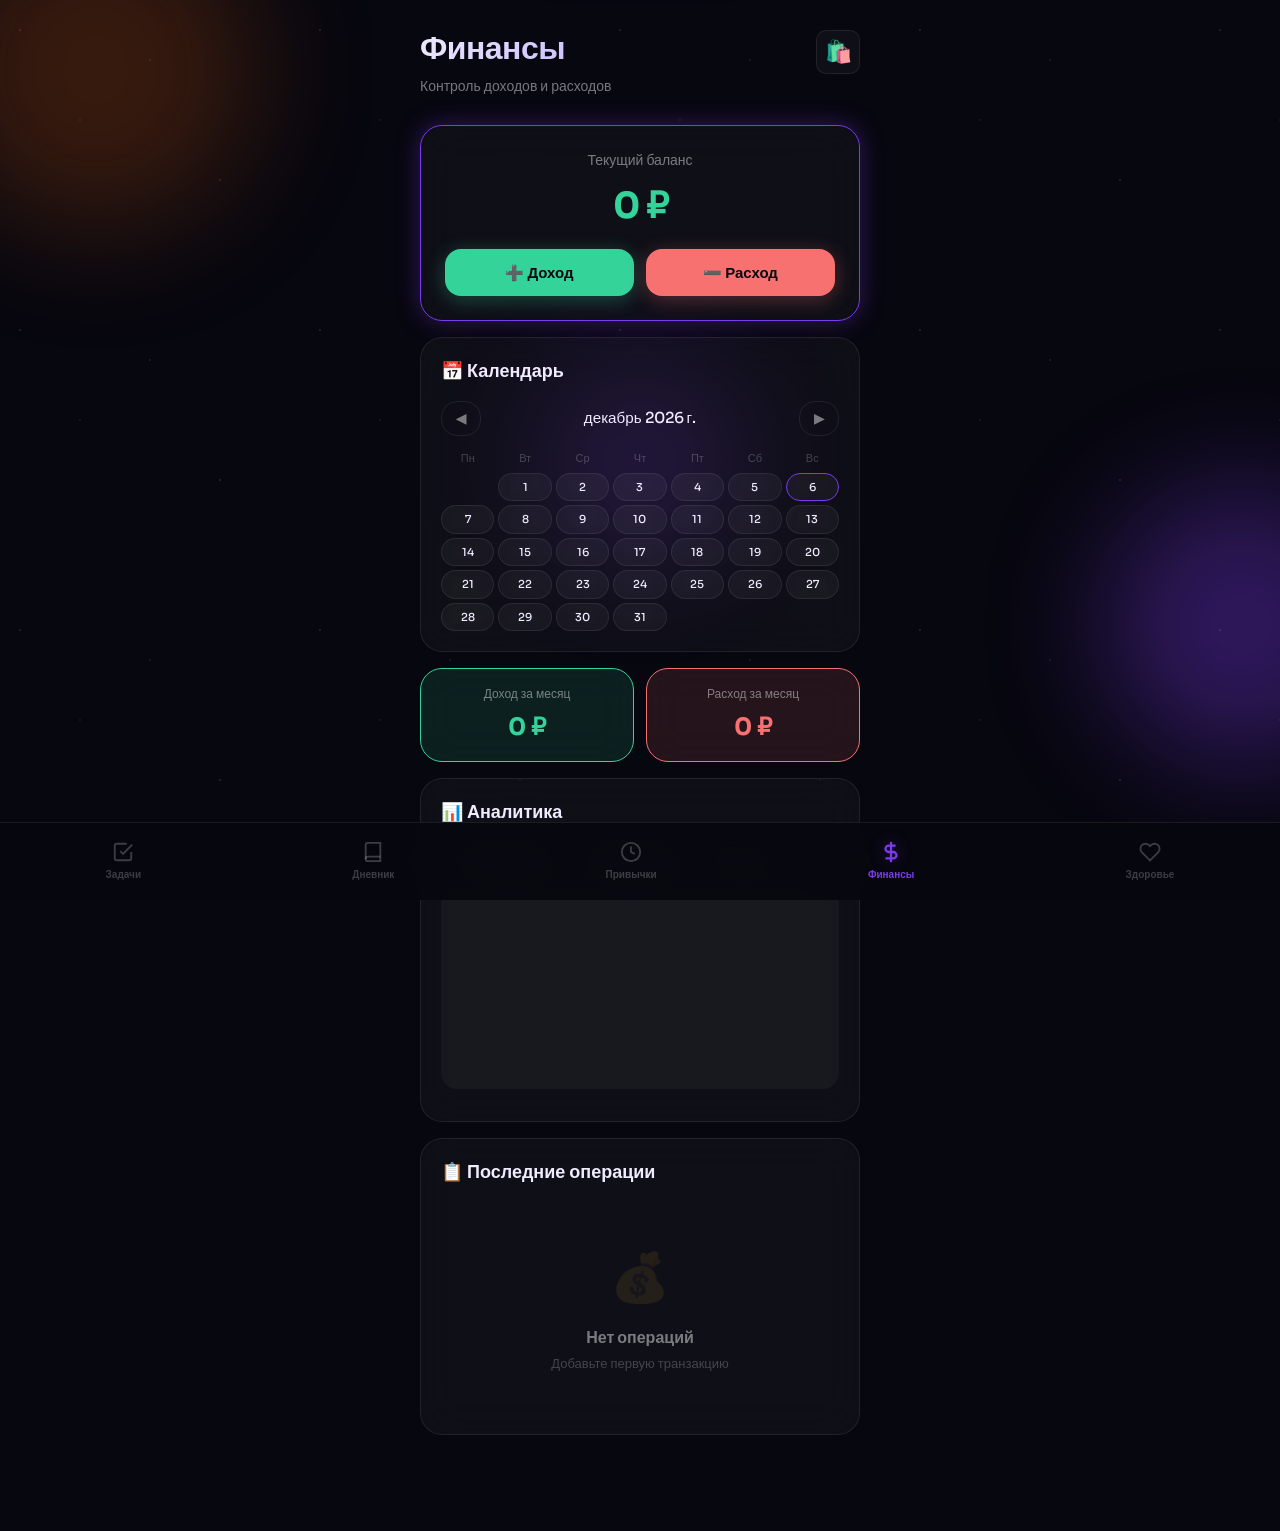
==== finance (1).html @ 52df63a9 "Add files via upload" ====
<!DOCTYPE html>
<html lang="ru">
<head>
  <meta charset="UTF-8" />
  <meta name="viewport" content="width=device-width, initial-scale=1.0, maximum-scale=1.0, user-scalable=no, viewport-fit=cover" />
  <meta name="theme-color" content="#07070f" />
  <meta name="apple-mobile-web-app-capable" content="yes" />
  <meta name="apple-mobile-web-app-status-bar-style" content="black-translucent" />
  <title>Life Dashboard — Финансы</title>
  <link rel="preconnect" href="https://fonts.googleapis.com" />
  <link rel="preconnect" href="https://fonts.gstatic.com" crossorigin />
  <link href="https://fonts.googleapis.com/css2?family=Sora:wght@300;400;500;600;700&display=swap" rel="stylesheet" />
  <style>
    :root {
      --bg-base: #07070f;
      --bg-surface: rgba(255,255,255,0.035);
      --bg-surface-md: rgba(255,255,255,0.055);
      --bg-input: rgba(255,255,255,0.05);
      --border: rgba(255,255,255,0.08);
      --border-md: rgba(255,255,255,0.13);
      --text-primary: #f0ebff;
      --text-secondary: rgba(255,255,255,0.45);
      --text-muted: rgba(255,255,255,0.22);
      --accent: #7c3aed;
      --accent-light: #c4b5fd;
      --accent-glow: rgba(124,58,237,0.35);
      --success: #34d399; --success-bg: rgba(52,211,153,0.12);
      --danger: #f87171;  --danger-bg: rgba(248,113,113,0.12);
      --warning: #fbbf24; --warning-bg: rgba(245,158,11,0.12);
      --orb-finance-1: #92400e; --orb-finance-2: #7c3aed;
      --radius-sm: 10px; --radius-md: 16px; --radius-lg: 22px; --radius-xl: 28px;
      --blur-md: blur(20px); --blur-lg: blur(40px);
      --transition: all 0.25s cubic-bezier(0.4,0,0.2,1);
      --safe-bottom: env(safe-area-inset-bottom, 20px);
      --font-main: 'Sora', -apple-system, BlinkMacSystemFont, sans-serif;
    }
    *, *::before, *::after { box-sizing: border-box; margin: 0; padding: 0; -webkit-tap-highlight-color: transparent; }
    html { font-size: 16px; scroll-behavior: smooth; }
    body { font-family: var(--font-main); background: var(--bg-base); color: var(--text-primary); min-height: 100vh; padding-bottom: calc(80px + var(--safe-bottom)); overflow-x: hidden; line-height: 1.5; }

    /* ── Background ── */
    .orb-container { position: fixed; inset: 0; pointer-events: none; z-index: 0; overflow: hidden; }
    .orb { position: absolute; border-radius: 50%; filter: blur(60px); opacity: 0.35; animation: floatOrb 18s ease-in-out infinite alternate; }
    .orb--1 { width: 320px; height: 320px; background: var(--orb-finance-1); top: -10%; left: -5%; animation-delay: -3s; }
    .orb--2 { width: 280px; height: 280px; background: var(--orb-finance-2); bottom: 15%; right: -8%; animation-delay: -8s; }
    .orb--3 { width: 200px; height: 200px; background: var(--accent); top: 40%; left: 50%; transform: translateX(-50%); opacity: 0.2; animation: pulseOrb 12s ease-in-out infinite; }
    @keyframes floatOrb { 0% { transform: translate(0,0) scale(1); } 100% { transform: translate(25px,-35px) scale(1.08); } }
    @keyframes pulseOrb { 0%,100% { opacity:.2; transform:translateX(-50%) scale(1); } 50% { opacity:.35; transform:translateX(-50%) scale(1.12); } }
    .stars { position: absolute; inset: 0; background-image: radial-gradient(1px 1px at 20px 30px,rgba(255,255,255,.3),transparent), radial-gradient(1px 1px at 80px 120px,rgba(255,255,255,.2),transparent), radial-gradient(1px 1px at 150px 60px,rgba(255,255,255,.25),transparent), radial-gradient(1px 1px at 220px 180px,rgba(255,255,255,.3),transparent); background-size: 300px 300px; animation: twinkle 20s linear infinite; }
    @keyframes twinkle { 0% { opacity:.6; } 50% { opacity:1; } 100% { opacity:.6; } }

    /* ── Glass Card ── */
    .glass-card { background: var(--bg-surface); backdrop-filter: var(--blur-md); -webkit-backdrop-filter: var(--blur-md); border: 1px solid var(--border); border-radius: var(--radius-lg); padding: 20px; margin-bottom: 16px; transition: var(--transition); }
    .glass-card:hover { border-color: var(--border-md); transform: translateY(-1px); }
    .glass-card--accent { border-color: var(--accent); box-shadow: 0 0 25px var(--accent-glow); }
    .glass-card--success { border-color: var(--success); background: var(--success-bg); }
    .glass-card--danger  { border-color: var(--danger);  background: var(--danger-bg);  }

    /* ── Typography ── */
    .page-title { font-size: 32px; font-weight: 700; letter-spacing: -.5px; background: linear-gradient(135deg,var(--text-primary),var(--accent-light)); -webkit-background-clip: text; -webkit-text-fill-color: transparent; margin-bottom: 4px; }
    .page-subtitle { color: var(--text-secondary); font-size: 14px; }
    .section-title { font-size: 18px; font-weight: 600; margin-bottom: 16px; display: flex; align-items: center; gap: 10px; }
    .metric-value { font-size: 36px; font-weight: 700; letter-spacing: -1px; }
    .metric-value--positive { color: var(--success); }
    .metric-value--negative { color: var(--danger); }
    .text-success { color: var(--success); }
    .text-danger  { color: var(--danger); }
    .text-muted   { color: var(--text-muted); }

    /* ── Buttons ── */
    .btn { display: inline-flex; align-items: center; justify-content: center; gap: 8px; padding: 14px 20px; border: 1px solid var(--border); border-radius: var(--radius-md); font-size: 15px; font-weight: 600; cursor: pointer; transition: var(--transition); background: var(--bg-surface-md); color: var(--text-primary); font-family: var(--font-main); }
    .btn:hover  { border-color: var(--border-md); }
    .btn:active { transform: scale(0.97); }
    .btn--primary { background: linear-gradient(135deg,var(--accent),#6d28d9); border-color: var(--accent); box-shadow: 0 4px 20px var(--accent-glow); }
    .btn--primary:hover { box-shadow: 0 6px 28px var(--accent-glow); }
    .btn--ghost   { background: transparent; border-color: var(--border); color: var(--text-secondary); }
    .btn--ghost:hover { background: var(--bg-surface); color: var(--text-primary); }
    .btn--success { background: var(--success); color: #07070f; border: none; box-shadow: 0 4px 20px rgba(52,211,153,.3); }
    .btn--danger  { background: var(--danger);  color: #07070f; border: none; box-shadow: 0 4px 20px rgba(248,113,113,.3); }
    .btn--icon    { width: 40px; height: 40px; padding: 0; border-radius: var(--radius-sm); font-size: 18px; }
    .btn--full    { width: 100%; }
    .btn--sm      { padding: 8px 14px; font-size: 13px; }

    /* ── Forms ── */
    .input, .select, .textarea { width: 100%; padding: 14px 16px; background: var(--bg-input); border: 1px solid var(--border); border-radius: var(--radius-md); color: var(--text-primary); font-size: 16px; font-family: var(--font-main); transition: var(--transition); }
    .input:focus, .select:focus, .textarea:focus { outline: none; border-color: var(--accent); box-shadow: 0 0 0 3px var(--accent-glow); }
    .input::placeholder { color: var(--text-muted); }
    .select { appearance: none; background-image: url("data:image/svg+xml,%3Csvg xmlns='http://www.w3.org/2000/svg' width='16' height='16' viewBox='0 0 24 24' fill='none' stroke='%239ca3af' stroke-width='2'%3E%3Cpolyline points='6 9 12 15 18 9'/%3E%3C/svg%3E"); background-repeat: no-repeat; background-position: right 14px center; }
    .select option { background: var(--bg-base); color: var(--text-primary); }
    .textarea { min-height: 70px; resize: vertical; }
    .form-group  { margin-bottom: 16px; }
    .form-label  { display: block; font-size: 14px; color: var(--text-secondary); margin-bottom: 8px; font-weight: 500; }

    /* ── Transaction list ── */
    .transaction-item { display: flex; align-items: center; gap: 12px; padding: 14px 0; border-bottom: 1px solid var(--border); }
    .transaction-item:last-child { border-bottom: none; }
    .transaction-icon { width: 40px; height: 40px; border-radius: var(--radius-md); background: var(--bg-surface); display: flex; align-items: center; justify-content: center; font-size: 18px; flex-shrink: 0; }
    .transaction-icon.income { background: var(--success-bg); }
    .transaction-icon.expense { background: var(--danger-bg); }
    .transaction-info { flex: 1; min-width: 0; }
    .transaction-title { font-weight: 600; font-size: 15px; margin-bottom: 2px; white-space: nowrap; overflow: hidden; text-overflow: ellipsis; }
    .transaction-meta  { font-size: 12px; color: var(--text-muted); }
    .transaction-amount { font-weight: 700; font-size: 16px; white-space: nowrap; }
    .transaction-amount.income { color: var(--success); }
    .transaction-amount.expense { color: var(--danger); }

    /* ── Stats grid ── */
    .stats-grid { display: grid; grid-template-columns: 1fr 1fr; gap: 12px; }
    .stat-card   { text-align: center; padding: 16px; }
    .stat-label  { font-size: 12px; color: var(--text-secondary); margin-bottom: 6px; }
    .stat-value  { font-size: 24px; font-weight: 700; }

    /* ── Empty state ── */
    .empty-state       { text-align: center; padding: 40px 20px; color: var(--text-muted); }
    .empty-state-icon  { font-size: 48px; margin-bottom: 12px; opacity: .4; }
    .empty-state-title { font-size: 16px; font-weight: 600; color: var(--text-secondary); margin-bottom: 4px; }

    /* ── Modals ── */
    .modal-overlay { position: fixed; inset: 0; background: rgba(7,7,15,.85); backdrop-filter: var(--blur-lg); -webkit-backdrop-filter: var(--blur-lg); z-index: 1000; display: none; align-items: flex-end; justify-content: center; }
    .modal-overlay.active { display: flex; }
    .modal { background: linear-gradient(180deg,var(--bg-surface-md) 0%,var(--bg-base) 100%); border: 1px solid var(--border-md); border-radius: var(--radius-xl) var(--radius-xl) 0 0; padding: 24px; width: 100%; max-width: 480px; max-height: 92vh; overflow-y: auto; animation: slideUp .3s ease; }
    @keyframes slideUp { from { transform: translateY(100%); } to { transform: translateY(0); } }
    .modal__header { display: flex; justify-content: space-between; align-items: center; margin-bottom: 20px; }
    .modal__title  { font-size: 20px; font-weight: 700; }
    .modal__close  { width: 36px; height: 36px; border-radius: var(--radius-sm); background: var(--bg-surface); border: 1px solid var(--border); color: var(--text-secondary); font-size: 20px; cursor: pointer; display: flex; align-items: center; justify-content: center; transition: var(--transition); }
    .modal__close:hover { color: var(--text-primary); border-color: var(--border-md); }

    /* ── Bottom nav ── */
    .bottom-nav { position: fixed; bottom: 0; left: 0; right: 0; background: rgba(7,7,15,.9); backdrop-filter: var(--blur-md); border-top: 1px solid var(--border); display: flex; justify-content: space-around; align-items: center; padding: 10px 0 calc(10px + var(--safe-bottom)); z-index: 100; }
    .nav-btn { display: flex; flex-direction: column; align-items: center; gap: 4px; text-decoration: none; color: var(--text-muted); padding: 8px 12px; border-radius: var(--radius-md); transition: var(--transition); font-size: 10px; font-weight: 600; background: transparent; border: none; cursor: pointer; }
    .nav-btn svg { width: 22px; height: 22px; stroke: currentColor; stroke-width: 2; fill: none; }
    .nav-btn.active { color: var(--accent); }
    .nav-btn.active svg { stroke-width: 2.5; filter: drop-shadow(0 0 8px var(--accent-glow)); }

    /* ── Notification ── */
    .notification { position: fixed; top: 20px; left: 50%; transform: translateX(-50%) translateY(-100px); background: linear-gradient(135deg,var(--accent),#6d28d9); color: #fff; padding: 12px 24px; border-radius: var(--radius-lg); font-weight: 600; font-size: 14px; z-index: 2000; transition: transform .3s cubic-bezier(.4,0,.2,1); box-shadow: 0 8px 30px var(--accent-glow); white-space: nowrap; }
    .notification.show { transform: translateX(-50%) translateY(0); }
    .notification--success { background: linear-gradient(135deg,var(--success),#10b981); box-shadow: 0 8px 30px rgba(52,211,153,.3); }
    .notification--danger  { background: linear-gradient(135deg,var(--danger),#ef4444);  box-shadow: 0 8px 30px rgba(248,113,113,.3); }

    .divider { height: 1px; background: var(--border); margin: 16px 0; }

    /* ============================================================
       WISHLIST — HEADER ENTRY BUTTON
       ============================================================ */
    .wl-open-btn {
      position: relative;
      width: 44px; height: 44px;
      background: var(--bg-surface); border: 1px solid var(--border);
      border-radius: var(--radius-sm); font-size: 22px; cursor: pointer;
      display: flex; align-items: center; justify-content: center;
      transition: var(--transition); flex-shrink: 0; color: var(--text-primary);
    }
    .wl-open-btn:hover { border-color: var(--accent); box-shadow: 0 0 16px var(--accent-glow); }
    .wl-open-btn:active { transform: scale(0.95); }
    /* Red dot if list has items */
    .wl-open-btn .wl-dot {
      position: absolute; top: 7px; right: 7px;
      width: 8px; height: 8px; border-radius: 50%;
      background: var(--danger); border: 2px solid var(--bg-base);
      display: none;
    }
    .wl-open-btn .wl-dot.visible { display: block; }

    /* ============================================================
       WISHLIST — FULL-SCREEN SLIDE PANEL
       ============================================================ */
    #wishlist-panel {
      position: fixed; inset: 0; z-index: 500;
      background: var(--bg-base);
      transform: translateX(102%);
      transition: transform .38s cubic-bezier(0.2,0.8,0.2,1);
      overflow-y: auto; overflow-x: hidden;
      padding-bottom: calc(80px + var(--safe-bottom));
    }
    #wishlist-panel.open { transform: translateX(0); }

    /* Ambient orbs inside panel */
    .wl-orb { position: fixed; border-radius: 50%; filter: blur(80px); pointer-events: none; }
    .wl-orb-1 { width: 280px; height: 280px; background: #92400e; opacity: .22; top: -80px; left: -60px; }
    .wl-orb-2 { width: 240px; height: 240px; background: #7c3aed; opacity: .18; bottom: 120px; right: -60px; }

    /* Sticky header */
    .wl-header {
      position: sticky; top: 0; z-index: 10;
      background: rgba(7,7,15,.92);
      backdrop-filter: blur(24px); -webkit-backdrop-filter: blur(24px);
      border-bottom: 1px solid var(--border);
    }
    .wl-header-row {
      display: flex; align-items: center; gap: 12px;
      padding: 20px 20px 14px;
    }
    .wl-back {
      width: 38px; height: 38px; border-radius: var(--radius-sm);
      background: var(--bg-surface); border: 1px solid var(--border);
      color: var(--text-primary); font-size: 20px; cursor: pointer;
      display: flex; align-items: center; justify-content: center;
      flex-shrink: 0; transition: var(--transition);
    }
    .wl-back:hover { border-color: var(--border-md); }
    .wl-title { font-size: 22px; font-weight: 700; flex: 1; }
    .wl-badge {
      background: var(--accent); color: #fff;
      padding: 4px 12px; border-radius: 20px;
      font-size: 13px; font-weight: 700; min-width: 28px; text-align: center;
    }

    /* Filter pills */
    .wl-filters { display: flex; gap: 8px; overflow-x: auto; scrollbar-width: none; padding: 0 20px 14px; }
    .wl-filters::-webkit-scrollbar { display: none; }
    .fp {
      flex: 0 0 auto; padding: 7px 14px;
      background: var(--bg-surface); border: 1px solid var(--border);
      color: var(--text-muted); border-radius: 20px; font-size: 13px;
      font-weight: 600; cursor: pointer; white-space: nowrap;
      transition: var(--transition); font-family: var(--font-main);
    }
    .fp:hover { border-color: var(--border-md); color: var(--text-secondary); }
    .fp.fp-all.active  { background: rgba(124,58,237,.2); border-color: var(--accent);       color: var(--accent-light); }
    .fp.fp-need.active { background: var(--danger-bg);   border-color: var(--danger);        color: var(--danger);       }
    .fp.fp-want.active { background: var(--warning-bg);  border-color: var(--warning);       color: var(--warning);      }
    .fp.fp-like.active { background: rgba(124,58,237,.15); border-color: var(--accent-light); color: var(--accent-light); }

    /* Stats strip */
    .wl-stats { display: flex; gap: 10px; padding: 14px 16px 4px; }
    .wl-stat  { flex: 1; background: var(--bg-surface); border: 1px solid var(--border); border-radius: var(--radius-md); padding: 12px 8px; text-align: center; }
    .wl-stat__label { font-size: 10px; color: var(--text-muted); margin-bottom: 4px; line-height: 1.3; }
    .wl-stat__value { font-size: 18px; font-weight: 700; }

    /* Product grid — 2 columns */
    .wl-grid { display: grid; grid-template-columns: 1fr 1fr; gap: 12px; padding: 12px 16px 24px; }

    /* Product card */
    .wish-card {
      background: var(--bg-surface); border: 1px solid var(--border);
      border-radius: var(--radius-lg); overflow: hidden;
      cursor: pointer; transition: var(--transition);
      display: flex; flex-direction: column;
    }
    .wish-card:hover  { border-color: var(--border-md); transform: translateY(-3px); box-shadow: 0 10px 28px rgba(0,0,0,.35); }
    .wish-card:active { transform: scale(0.97); }

    .wish-card__img {
      aspect-ratio: 3/4; background: var(--bg-surface-md);
      position: relative; overflow: hidden;
      display: flex; align-items: center; justify-content: center;
    }
    .wish-card__img img { width: 100%; height: 100%; object-fit: cover; display: block; }
    .wish-card__ph { font-size: 3.2rem; opacity: .22; }

    /* Priority badge overlay */
    .wish-card__pri {
      position: absolute; top: 8px; left: 8px;
      padding: 3px 8px; border-radius: 8px;
      font-size: 10px; font-weight: 700; letter-spacing: .04em; text-transform: uppercase;
      backdrop-filter: blur(6px); -webkit-backdrop-filter: blur(6px);
    }
    .wish-card__pri--need { background: rgba(248,113,113,.88); color: #fff; }
    .wish-card__pri--want { background: rgba(251,191,36,.88);  color: #1a1200; }
    .wish-card__pri--like { background: rgba(124,58,237,.85);  color: #fff; }

    .wish-card__del {
      position: absolute; top: 8px; right: 8px;
      width: 26px; height: 26px; border-radius: 50%;
      background: rgba(7,7,15,.72); backdrop-filter: blur(4px);
      border: none; color: var(--text-secondary); font-size: 11px;
      cursor: pointer; display: flex; align-items: center; justify-content: center;
      transition: var(--transition); z-index: 2;
    }
    .wish-card__del:hover { background: var(--danger); color: #fff; }

    .wish-card__link {
      position: absolute; bottom: 8px; right: 8px;
      width: 26px; height: 26px; border-radius: 50%;
      background: rgba(7,7,15,.72); backdrop-filter: blur(4px);
      color: var(--accent-light); font-size: 13px;
      display: flex; align-items: center; justify-content: center;
      text-decoration: none; z-index: 2; transition: var(--transition);
    }
    .wish-card__link:hover { background: var(--accent); color: #fff; }

    .wish-card__body { padding: 10px; flex: 1; display: flex; flex-direction: column; gap: 3px; }
    .wish-card__name  { font-size: 12px; font-weight: 600; color: var(--text-primary); line-height: 1.35; overflow: hidden; display: -webkit-box; -webkit-line-clamp: 2; -webkit-box-orient: vertical; }
    .wish-card__desc  { font-size: 10px; color: var(--text-muted); white-space: nowrap; overflow: hidden; text-overflow: ellipsis; }
    .wish-card__price { font-size: 15px; font-weight: 700; color: var(--success); margin-top: auto; padding-top: 4px; }
    .wish-card__no-price { font-size: 11px; color: var(--text-muted); margin-top: auto; padding-top: 4px; }

    /* Edit button on card */
    .wish-card__edit {
      position: absolute; bottom: 8px; left: 8px;
      width: 26px; height: 26px; border-radius: 50%;
      background: rgba(7,7,15,.72); backdrop-filter: blur(4px);
      border: none; color: var(--accent-light); font-size: 11px;
      cursor: pointer; display: flex; align-items: center; justify-content: center;
      transition: var(--transition); z-index: 2;
    }
    .wish-card__edit:hover { background: var(--accent); color: #fff; }

    /* Price row with change indicator */
    .wish-card__price-row { display: flex; align-items: baseline; gap: 5px; margin-top: auto; padding-top: 4px; flex-wrap: wrap; }
    .wish-card__price     { font-size: 15px; font-weight: 700; color: var(--success); }
    .wish-card__price-old { font-size: 11px; color: var(--text-muted); text-decoration: line-through; }
    .wish-card__price-up   { font-size: 10px; font-weight: 700; color: var(--danger);  background: var(--danger-bg);  padding: 2px 5px; border-radius: 6px; }
    .wish-card__price-down { font-size: 10px; font-weight: 700; color: var(--success); background: var(--success-bg); padding: 2px 5px; border-radius: 6px; }

    /* Refresh spinner inside card */
    .wish-card__spin {
      position: absolute; inset: 0; background: rgba(7,7,15,.55);
      backdrop-filter: blur(3px); display: flex; align-items: center;
      justify-content: center; font-size: 22px; z-index: 4;
      border-radius: var(--radius-lg); animation: spinAnim 1s linear infinite;
    }
    @keyframes spinAnim { to { transform: rotate(360deg); } }

    /* Last-updated micro-text */
    .wish-card__updated { font-size: 9px; color: var(--text-muted); margin-top: 2px; }

    /* Refresh-all button inside panel header */
    .wl-refresh-btn {
      width: 34px; height: 34px; border-radius: var(--radius-sm);
      background: var(--bg-surface); border: 1px solid var(--border);
      color: var(--text-secondary); font-size: 16px; cursor: pointer;
      display: flex; align-items: center; justify-content: center;
      transition: var(--transition); flex-shrink: 0;
    }
    .wl-refresh-btn:hover  { border-color: var(--accent); color: var(--accent-light); }
    .wl-refresh-btn.spinning { animation: spinAnim .9s linear infinite; }

    /* Fetch status under link input */
    .fetch-status {
      font-size: 12px; min-height: 18px; margin-top: 5px; padding-left: 2px;
      transition: opacity .25s;
    }
    .fetch-status--loading { color: var(--accent-light); }
    .fetch-status--ok      { color: var(--success); }
    .fetch-status--err     { color: var(--danger); }

    /* ── Wishlist FAB ── */
    #wl-fab {
      position: fixed; bottom: calc(80px + var(--safe-bottom) + 18px); right: 20px;
      width: 58px; height: 58px; border-radius: 50%;
      background: linear-gradient(135deg,var(--accent),#5b21b6);
      border: none; color: #fff; font-size: 28px;
      cursor: pointer; box-shadow: 0 6px 24px var(--accent-glow);
      display: none; align-items: center; justify-content: center;
      z-index: 510; transition: transform .25s cubic-bezier(.4,0,.2,1), box-shadow .25s;
    }
    #wl-fab.visible { display: flex; }
    #wl-fab:hover  { transform: scale(1.12) rotate(90deg); box-shadow: 0 10px 32px var(--accent-glow); }
    #wl-fab:active { transform: scale(0.94); }

    /* ============================================================
       WISHLIST ADD / EDIT MODAL EXTRAS
       ============================================================ */
    .img-upload-zone {
      border: 2px dashed var(--border); border-radius: var(--radius-md);
      background: var(--bg-input); cursor: pointer; transition: var(--transition);
      min-height: 110px; display: flex; flex-direction: column;
      align-items: center; justify-content: center; gap: 8px;
      overflow: hidden; padding: 18px;
    }
    .img-upload-zone:hover { border-color: var(--accent); }
    .img-upload-zone.has-img { padding: 6px; min-height: unset; }
    .img-upload-zone img { width: 100%; max-height: 190px; object-fit: contain; border-radius: var(--radius-sm); display: block; }
    .upload-ico  { font-size: 28px; opacity: .45; }
    .upload-hint { font-size: 13px; color: var(--text-muted); text-align: center; }

    /* Priority selector */
    .pri-list { display: flex; flex-direction: column; gap: 8px; }
    .pri-opt {
      display: flex; align-items: center; gap: 12px; padding: 13px 14px;
      background: var(--bg-input); border: 2px solid var(--border);
      border-radius: var(--radius-md); cursor: pointer; transition: var(--transition);
    }
    .pri-opt:hover { border-color: var(--border-md); }
    .pri-opt.s-need { border-color: var(--danger);       background: var(--danger-bg);        }
    .pri-opt.s-want { border-color: var(--warning);      background: var(--warning-bg);       }
    .pri-opt.s-like { border-color: var(--accent-light); background: rgba(124,58,237,.1);     }
    .pri-opt__ico   { font-size: 22px; flex-shrink: 0; }
    .pri-opt__lbl   { font-weight: 600; font-size: 14px; }
    .pri-opt__sub   { font-size: 11px; color: var(--text-muted); margin-top: 1px; }

    @media (min-width: 481px) { .container { max-width: 480px; margin: 0 auto; } }
    @media (prefers-reduced-motion: reduce) { *, *::before, *::after { animation-duration: .01ms !important; transition-duration: .01ms !important; } }
  </style>
</head>
<body>

<!-- COSMOS BACKGROUND -->
<div class="orb-container">
  <div class="orb orb--1"></div>
  <div class="orb orb--2"></div>
  <div class="orb orb--3"></div>
  <div class="stars"></div>
</div>

<div class="notification" id="notification">Действие выполнено</div>

<!-- HEADER — wishlist 🛍️ icon top-right -->
<header class="container" style="padding:24px 20px 0;">
  <div style="display:flex;justify-content:space-between;align-items:flex-start;margin-bottom:4px;">
    <div>
      <h1 class="page-title">Финансы</h1>
      <p class="page-subtitle" style="margin-bottom:24px;">Контроль доходов и расходов</p>
    </div>
    <div style="margin-top:6px;">
      <button class="wl-open-btn" id="openWlBtn" title="Список желаний">
        🛍️
        <span class="wl-dot" id="wlDot"></span>
      </button>
    </div>
  </div>
</header>

<!-- MAIN FINANCE CONTENT -->
<main class="container" style="padding:0 20px;">

  <!-- Balance -->
  <div class="glass-card glass-card--accent" style="text-align:center;padding:24px;">
    <div style="font-size:14px;color:var(--text-secondary);margin-bottom:8px;">Текущий баланс</div>
    <div class="metric-value" id="balance-value">0 ₽</div>
    <div style="margin-top:16px;display:flex;gap:12px;justify-content:center;">
      <button class="btn btn--success" style="flex:1;" onclick="window.openTransactionModal('income')">➕ Доход</button>
      <button class="btn btn--danger"  style="flex:1;" onclick="window.openTransactionModal('expense')">➖ Расход</button>
    </div>
  </div>

  <!-- Calendar -->
  <div class="glass-card">
    <div class="section-title">📅 Календарь</div>
    <div style="display:flex;justify-content:space-between;align-items:center;margin-bottom:12px;">
      <button class="btn btn--ghost btn--sm" id="calPrev">◀</button>
      <span id="calMonthLabel" style="font-weight:500;font-size:.95rem;"></span>
      <button class="btn btn--ghost btn--sm" id="calNext">▶</button>
    </div>
    <div id="financeCalendar" style="display:grid;grid-template-columns:repeat(7,1fr);gap:4px;"></div>
    <div id="dayDetails" class="glass-card" style="display:none;margin-top:12px;background:var(--bg-surface-md);">
      <div style="display:flex;justify-content:space-between;align-items:center;margin-bottom:10px;">
        <span id="dayDetailsTitle" style="font-weight:600;"></span>
        <button class="btn btn--ghost btn--sm" onclick="window.closeDayDetails()">✕</button>
      </div>
      <div id="dayTransactions"></div>
      <div class="divider"></div>
      <div style="display:flex;justify-content:space-between;font-size:.9rem;">
        <span style="color:var(--success);">Доход: <b id="dayIncome">0 ₽</b></span>
        <span style="color:var(--danger);">Расход: <b id="dayExpense">0 ₽</b></span>
      </div>
    </div>
  </div>

  <!-- Monthly stats -->
  <div class="stats-grid">
    <div class="glass-card stat-card glass-card--success">
      <div class="stat-label">Доход за месяц</div>
      <div class="stat-value text-success" id="month-income">0 ₽</div>
    </div>
    <div class="glass-card stat-card glass-card--danger">
      <div class="stat-label">Расход за месяц</div>
      <div class="stat-value text-danger" id="month-expense">0 ₽</div>
    </div>
  </div>

  <!-- Analytics -->
  <div class="glass-card">
    <div class="section-title">📊 Аналитика</div>
    <div style="display:flex;gap:8px;margin-bottom:12px;flex-wrap:wrap;">
      <button class="btn btn--ghost btn--sm" id="analyticsByCategory">По категориям</button>
      <button class="btn btn--ghost btn--sm" id="analyticsByProduct">По продуктам</button>
      <button class="btn btn--ghost btn--sm" id="analyticsTop">Топ трат</button>
    </div>
    <canvas id="analyticsChart" style="width:100%;height:200px;background:var(--bg-surface);border-radius:var(--radius-md);display:block;"></canvas>
    <div id="analyticsSummary" style="margin-top:12px;font-size:.85rem;color:var(--text-secondary);"></div>
    <div id="analyticsList"   style="margin-top:8px;max-height:150px;overflow-y:auto;"></div>
  </div>

  <!-- Transactions list -->
  <div class="glass-card">
    <div class="section-title">📋 Последние операции</div>
    <div id="transactions-list"></div>
  </div>

</main>

<!-- ═══════════════════════════════════════════
     TRANSACTION MODAL
═══════════════════════════════════════════ -->
<div class="modal-overlay" id="modal-transaction">
  <div class="modal">
    <div class="modal__header">
      <h2 class="modal__title" id="modal-transaction-title">Новая транзакция</h2>
      <button class="modal__close" onclick="window.closeModal('modal-transaction')">✕</button>
    </div>
    <form id="form-transaction">
      <input type="hidden" id="tx-type" name="type" value="expense">
      <div class="form-group">
        <label class="form-label">Сумма *</label>
        <input class="input" type="number" id="tx-amount" name="amount" placeholder="0" min="0.01" step="0.01" required>
      </div>
      <div class="form-group">
        <label class="form-label">Категория *</label>
        <select class="select" id="tx-category" name="category" required>
          <option value="">Выберите категорию</option>
        </select>
      </div>
      <div class="form-group">
        <label class="form-label">Заметка</label>
        <textarea class="textarea" id="tx-note" name="note" placeholder="Комментарий..."></textarea>
      </div>
      <div class="form-group">
        <label class="form-label">Дата *</label>
        <input class="input" type="date" id="tx-date" name="date" required>
      </div>
      <details style="margin-bottom:16px;">
        <summary style="cursor:pointer;color:var(--accent-light);font-size:.85rem;padding:6px 0;">🛒 Добавить продукты (необязательно)</summary>
        <div style="margin-top:10px;" id="productsContainer"></div>
        <button type="button" class="btn btn--ghost btn--sm btn--full" id="addProductBtn" style="margin-top:8px;">+ Продукт</button>
      </details>
      <button type="submit" class="btn btn--primary btn--full">💾 Сохранить</button>
    </form>
  </div>
</div>

<!-- ═══════════════════════════════════════════
     WISHLIST PANEL  (full-screen slide-in)
═══════════════════════════════════════════ -->
<div id="wishlist-panel">
  <div class="wl-orb wl-orb-1"></div>
  <div class="wl-orb wl-orb-2"></div>

  <div class="wl-header">
    <div class="wl-header-row">
      <button class="wl-back" id="closeWlBtn">←</button>
      <span class="wl-title">🛍️ Список желаний</span>
      <button class="wl-refresh-btn" id="wlRefreshBtn" title="Обновить цены">↻</button>
      <span class="wl-badge" id="wlCount">0</span>
    </div>
    <div class="wl-filters">
      <button class="fp fp-all active" data-f="all">Все</button>
      <button class="fp fp-need"       data-f="need">🔴 Нужен</button>
      <button class="fp fp-want"       data-f="want">🟡 Желаю</button>
      <button class="fp fp-like"       data-f="like">💜 Нравится</button>
    </div>
  </div>

  <!-- Summary strip -->
  <div class="wl-stats">
    <div class="wl-stat">
      <div class="wl-stat__label">Товаров</div>
      <div class="wl-stat__value" id="wlStatCount" style="color:var(--accent-light);">0</div>
    </div>
    <div class="wl-stat">
      <div class="wl-stat__label">Итого стоимость</div>
      <div class="wl-stat__value" id="wlStatTotal" style="color:var(--success);">0 ₽</div>
    </div>
    <div class="wl-stat">
      <div class="wl-stat__label">Нужно срочно</div>
      <div class="wl-stat__value" id="wlStatNeed" style="color:var(--danger);">0</div>
    </div>
  </div>

  <!-- 2-column product grid -->
  <div class="wl-grid" id="wlGrid"></div>

  <div id="wlEmpty" class="empty-state" style="display:none;">
    <div class="empty-state-icon">🛍️</div>
    <div class="empty-state-title">Список желаний пуст</div>
    <div style="font-size:13px;color:var(--text-muted);margin-top:6px;">Нажмите «+» чтобы добавить товар</div>
  </div>
</div>

<!-- WISHLIST FAB -->
<button id="wl-fab" title="Добавить товар">+</button>

<!-- ═══════════════════════════════════════════
     WISHLIST ADD / EDIT MODAL
═══════════════════════════════════════════ -->
<div class="modal-overlay" id="modal-wl">
  <div class="modal" style="max-height:93vh;">
    <div class="modal__header">
      <h2 class="modal__title" id="wlModalTitle">✨ Добавить товар</h2>
      <button class="modal__close" onclick="window.closeWlModal()">✕</button>
    </div>

    <!-- Link (FIRST — auto-fills everything else) -->
    <div class="form-group">
      <label class="form-label">🔗 Ссылка на маркетплейс</label>
      <input class="input" type="url" id="wlLink" placeholder="Вставьте ссылку с Wildberries / Ozon…" autocomplete="off">
      <div class="fetch-status" id="wlFetchStatus"></div>
    </div>

    <!-- Photo upload -->
    <div class="form-group">
      <label class="form-label">Фото товара <span style="color:var(--text-muted);font-weight:400;">(заполняется автоматически)</span></label>
      <div class="img-upload-zone" id="imgZone" onclick="document.getElementById('wlImgFile').click()">
        <div id="imgZoneContent">
          <div class="upload-ico">📷</div>
          <div class="upload-hint">Нажмите для загрузки или вставьте ссылку выше</div>
        </div>
      </div>
      <input type="file" id="wlImgFile" accept="image/*" style="display:none;">
    </div>

    <!-- Name -->
    <div class="form-group">
      <label class="form-label">Название *</label>
      <input class="input" type="text" id="wlName" placeholder="Название товара..." maxlength="120">
    </div>

    <!-- Price (half-width) -->
    <div class="form-group" style="max-width:180px;">
      <label class="form-label">Цена, ₽</label>
      <input class="input" type="number" id="wlPrice" placeholder="0" min="0" step="0.01">
    </div>

    <!-- Description -->
    <div class="form-group">
      <label class="form-label">Описание</label>
      <textarea class="textarea" id="wlDesc" placeholder="Заметка о товаре..." style="min-height:60px;"></textarea>
    </div>

    <!-- Priority -->
    <div class="form-group">
      <label class="form-label">Приоритет покупки *</label>
      <div class="pri-list">
        <div class="pri-opt" data-p="need">
          <span class="pri-opt__ico">🔴</span>
          <div>
            <div class="pri-opt__lbl">Нужен</div>
            <div class="pri-opt__sub">Обязательная покупка</div>
          </div>
        </div>
        <div class="pri-opt" data-p="want">
          <span class="pri-opt__ico">🟡</span>
          <div>
            <div class="pri-opt__lbl">Есть желание</div>
            <div class="pri-opt__sub">Хочу, но не срочно</div>
          </div>
        </div>
        <div class="pri-opt" data-p="like">
          <span class="pri-opt__ico">💜</span>
          <div>
            <div class="pri-opt__lbl">Просто понравилось</div>
            <div class="pri-opt__sub">На заметку</div>
          </div>
        </div>
      </div>
    </div>

    <button class="btn btn--primary btn--full" onclick="window.saveWlItem()" style="margin-top:4px;">💾 Сохранить</button>
  </div>
</div>

<!-- BOTTOM NAV -->
<nav class="bottom-nav">
  <a href="tasks.html" class="nav-btn">
    <svg viewBox="0 0 24 24"><path d="M9 11l3 3L22 4"/><path d="M21 12v7a2 2 0 0 1-2 2H5a2 2 0 0 1-2-2V5a2 2 0 0 1 2-2h11"/></svg>
    <span>Задачи</span>
  </a>
  <a href="journal.html" class="nav-btn">
    <svg viewBox="0 0 24 24"><path d="M4 19.5A2.5 2.5 0 0 1 6.5 17H20"/><path d="M6.5 2H20v20H6.5A2.5 2.5 0 0 1 4 19.5v-15A2.5 2.5 0 0 1 6.5 2z"/></svg>
    <span>Дневник</span>
  </a>
  <a href="habits.html" class="nav-btn">
    <svg viewBox="0 0 24 24"><circle cx="12" cy="12" r="10"/><polyline points="12 6 12 12 16 14"/></svg>
    <span>Привычки</span>
  </a>
  <a href="finance.html" class="nav-btn active">
    <svg viewBox="0 0 24 24"><line x1="12" y1="1" x2="12" y2="23"/><path d="M17 5H9.5a3.5 3.5 0 0 0 0 7h5a3.5 3.5 0 0 1 0 7H6"/></svg>
    <span>Финансы</span>
  </a>
  <a href="health.html" class="nav-btn">
    <svg viewBox="0 0 24 24"><path d="M20.84 4.61a5.5 5.5 0 0 0-7.78 0L12 5.67l-1.06-1.06a5.5 5.5 0 0 0-7.78 7.78l1.06 1.06L12 21.23l7.78-7.78 1.06-1.06a5.5 5.5 0 0 0 0-7.78z"/></svg>
    <span>Здоровье</span>
  </a>
</nav>

<!-- ═══════════════════════════════════════════
     SCRIPT
═══════════════════════════════════════════ -->
<script>
(function () {
  'use strict';

  /* ── Utilities ── */
  const $  = s => document.querySelector(s);
  const $$ = s => document.querySelectorAll(s);
  const esc = s => String(s).replace(/[&<>"']/g, m => ({'&':'&amp;','<':'&lt;','>':'&gt;','"':'&quot;',"'":'&#039;'}[m]));
  const fmt = n => new Intl.NumberFormat('ru-RU',{style:'currency',currency:'RUB',maximumFractionDigits:0}).format(n);
  const fmtShort = d => d ? new Date(d).toLocaleDateString('ru-RU',{day:'numeric',month:'short'}) : '';
  const save = (k,v) => { try { localStorage.setItem(k,JSON.stringify(v)); } catch { notify('Хранилище заполнено!','danger'); } };
  const load = (k,def) => { try { return JSON.parse(localStorage.getItem(k))||def; } catch { return def; } };
  const notify = (msg,type='') => {
    const n = $('#notification'); if(!n) return;
    n.textContent = msg;
    n.className = 'notification'+(type?' notification--'+type:'');
    n.classList.add('show');
    setTimeout(()=>n.classList.remove('show'), 2600);
  };

  /* ── Finance state ── */
  const CATS = {
    income:  ['Зарплата','Подарок','Подработка','Инвестиции','Другое'],
    expense: ['Еда','Транспорт','Развлечения','Жильё','Здоровье','Одежда','Другое']
  };
  const ICONS = {
    'Зарплата':'💼','Подарок':'🎁','Подработка':'💻','Инвестиции':'📈','Другое':'🔹',
    'Еда':'🍽️','Транспорт':'🚗','Развлечения':'🎬','Жильё':'🏠','Здоровье':'🏥','Одежда':'👕'
  };
  let state = load('lifeDashboard_finance',{transactions:[]});

  /* ── Finance render ── */
  function calcBalance() { return state.transactions.reduce((s,t)=>s+(t.type==='income'?t.amount:-t.amount),0); }
  function calcMonthly(type) {
    const now=new Date(),m=now.getMonth(),y=now.getFullYear();
    return state.transactions.filter(t=>{const d=new Date(t.date);return t.type===type&&d.getMonth()===m&&d.getFullYear()===y;}).reduce((s,t)=>s+t.amount,0);
  }
  function renderAll() { renderBalance(); renderStats(); renderTx(); }
  function renderBalance() {
    const el=$('#balance-value'); if(!el) return;
    const b=calcBalance(); el.textContent=fmt(b);
    el.className='metric-value '+(b>=0?'metric-value--positive':'metric-value--negative');
  }
  function renderStats() {
    const i=$('#month-income'),e=$('#month-expense');
    if(i) i.textContent=fmt(calcMonthly('income'));
    if(e) e.textContent=fmt(calcMonthly('expense'));
  }
  function renderTx() {
    const list=$('#transactions-list'); if(!list) return;
    const sorted=[...state.transactions].sort((a,b)=>new Date(b.date)-new Date(a.date));
    if(!sorted.length){
      list.innerHTML='<div class="empty-state"><div class="empty-state-icon">💰</div><div class="empty-state-title">Нет операций</div><div class="text-muted" style="font-size:13px;">Добавьте первую транзакцию</div></div>';
      return;
    }
    list.innerHTML = sorted.slice(0,30).map(t=>`
      <div class="transaction-item">
        <div class="transaction-icon ${t.type}">${ICONS[t.category]||'🔹'}</div>
        <div class="transaction-info">
          <div class="transaction-title">${esc(t.category)}</div>
          <div class="transaction-meta">${fmtShort(t.date)}${t.note?' · '+esc(t.note):''}${t.products&&t.products.length?' · 🛒 '+t.products.length+' товар(а)':''}</div>
        </div>
        <div class="transaction-amount ${t.type}">${t.type==='income'?'+':'−'}${fmt(t.amount)}</div>
        <button class="btn btn--danger btn--icon btn--sm" onclick="window.deleteTx(${t.id})" style="margin-left:6px;font-size:14px;">🗑</button>
      </div>`).join('');
  }

  /* ── Transaction modal ── */
  function openTransactionModal(type='expense') {
    const m=$('#modal-transaction'); if(!m) return;
    $('#tx-type').value=type;
    $('#modal-transaction-title').textContent=type==='income'?'➕ Новый доход':'➖ Новый расход';
    const sel=$('#tx-category');
    sel.innerHTML='<option value="">Выберите категорию</option>'+CATS[type].map(c=>`<option value="${esc(c)}">${esc(c)}</option>`).join('');
    $('#tx-date').value=new Date().toISOString().split('T')[0];
    m.classList.add('active');
  }
  function closeModal(id) {
    const m=$(`#${id}`); if(!m) return;
    m.classList.remove('active');
    if(id==='modal-transaction'){$('#form-transaction')?.reset();$('#productsContainer').innerHTML='';}
  }
  function deleteTx(id) {
    if(!confirm('Удалить эту операцию?')) return;
    state.transactions=state.transactions.filter(t=>t.id!==id);
    save('lifeDashboard_finance',state); renderAll(); notify('Операция удалена','danger');
  }

  /* ── Calendar ── */
  let calMonth=new Date();
  function renderCalendar() {
    const grid=$('#financeCalendar'),label=$('#calMonthLabel'); if(!grid||!label) return;
    const y=calMonth.getFullYear(),m=calMonth.getMonth();
    label.textContent=new Date(y,m).toLocaleDateString('ru-RU',{month:'long',year:'numeric'});
    grid.innerHTML='';
    ['Пн','Вт','Ср','Чт','Пт','Сб','Вс'].forEach(d=>{
      const h=document.createElement('div');
      h.style.cssText='text-align:center;font-size:11px;color:var(--text-muted);padding:2px 0;';
      h.textContent=d; grid.appendChild(h);
    });
    const first=(new Date(y,m,1).getDay()+6)%7, days=new Date(y,m+1,0).getDate();
    const todayStr=new Date().toISOString().split('T')[0];
    for(let i=0;i<first;i++){grid.appendChild(document.createElement('div'));}
    for(let d=1;d<=days;d++){
      const ds=`${y}-${String(m+1).padStart(2,'0')}-${String(d).padStart(2,'0')}`;
      const dayTx=state.transactions.filter(t=>t.date===ds);
      const inc=dayTx.filter(t=>t.type==='income').reduce((s,t)=>s+t.amount,0);
      const exp=dayTx.filter(t=>t.type==='expense').reduce((s,t)=>s+t.amount,0);
      const el=document.createElement('div');
      el.className='glass-card';
      el.style.cssText=`padding:5px 3px;text-align:center;cursor:pointer;margin:0;border:1px solid ${ds===todayStr?'var(--accent)':'var(--border)'};`;
      el.innerHTML=`<div style="font-size:11px;font-weight:500;">${d}</div>${exp>0?`<div style="font-size:9px;color:var(--danger);">−${Math.round(exp)}</div>`:''}${inc>0?`<div style="font-size:9px;color:var(--success);">+${Math.round(inc)}</div>`:''}`;
      el.onclick=()=>showDay(ds,dayTx,inc,exp);
      grid.appendChild(el);
    }
  }
  function showDay(date,txList,inc,exp) {
    const p=$('#dayDetails'); if(!p) return;
    $('#dayDetailsTitle').textContent=new Date(date).toLocaleDateString('ru-RU',{day:'numeric',month:'long'});
    $('#dayIncome').textContent=fmt(inc); $('#dayExpense').textContent=fmt(exp);
    $('#dayTransactions').innerHTML=txList.length
      ? txList.map(t=>`<div style="padding:10px 0;border-bottom:1px solid var(--border);display:flex;justify-content:space-between;align-items:center;">
          <div>
            <div style="font-weight:500;font-size:.9rem;">${esc(t.category)}</div>
            ${t.note?`<div style="font-size:.75rem;color:var(--text-muted);">${esc(t.note)}</div>`:''}
            ${t.products&&t.products.length?`<div style="font-size:.75rem;color:var(--accent-light);margin-top:2px;">🛒 ${t.products.map(p=>esc(p.name)+': '+p.price+' ₽').join(', ')}</div>`:''}
          </div>
          <div style="font-weight:600;color:${t.type==='income'?'var(--success)':'var(--danger)'};">${t.type==='income'?'+':'−'}${fmt(t.amount)}</div>
        </div>`).join('')
      : '<div style="text-align:center;color:var(--text-muted);padding:12px;">Нет операций</div>';
    p.style.display='block';
  }

  /* ── Analytics ── */
  function drawBars(ctx,entries,color,w,h,label) {
    ctx.clearRect(0,0,w,h);
    if(!entries.length){ctx.fillStyle='rgba(255,255,255,.3)';ctx.font='13px sans-serif';ctx.textAlign='center';ctx.fillText('Нет данных',w/2,h/2);return;}
    const max=Math.max(...entries.map(e=>e[1]));
    const bw=(w-40)/entries.length-6;
    entries.forEach((e,i)=>{
      const bh=(e[1]/max)*130,x=20+i*(bw+6),y=152-bh;
      ctx.fillStyle=color; ctx.fillRect(x,y,bw,bh);
      ctx.fillStyle='rgba(255,255,255,.85)'; ctx.font='10px sans-serif'; ctx.textAlign='center';
      ctx.fillText(e[0].slice(0,8),x+bw/2,172);
      ctx.fillText(Math.round(e[1])+'₽',x+bw/2,y-4);
    });
    $('#analyticsSummary').textContent=label;
  }
  function initCanvas() {
    const canvas=$('#analyticsChart'); if(!canvas) return null;
    const dpr=window.devicePixelRatio||1, cw=canvas.offsetWidth||300, ch=200;
    canvas.width=cw*dpr; canvas.height=ch*dpr;
    const ctx=canvas.getContext('2d'); ctx.scale(dpr,dpr);
    return {ctx,w:cw,h:ch};
  }
  function drawCategoryAnalytics() {
    const r=initCanvas(); if(!r) return;
    const month=new Date().toISOString().slice(0,7);
    const byCat={};
    state.transactions.filter(t=>t.date.startsWith(month)&&t.type==='expense').forEach(t=>{byCat[t.category]=(byCat[t.category]||0)+t.amount;});
    const entries=Object.entries(byCat).sort((a,b)=>b[1]-a[1]).slice(0,5);
    drawBars(r.ctx,entries,'rgba(248,113,113,.7)',r.w,r.h,'Топ-5 категорий расходов за текущий месяц');
    $('#analyticsList').innerHTML=entries.map(e=>`<div style="display:flex;justify-content:space-between;padding:5px 0;border-bottom:1px solid var(--border);font-size:.85rem;"><span>${e[0]}</span><span style="color:var(--danger);font-weight:600;">${fmt(e[1])}</span></div>`).join('');
  }
  function drawProductAnalytics() {
    const r=initCanvas(); if(!r) return;
    const prod={};
    state.transactions.filter(t=>t.products&&t.products.length).forEach(t=>t.products.forEach(p=>{prod[p.name]=(prod[p.name]||0)+p.price;}));
    const entries=Object.entries(prod).sort((a,b)=>b[1]-a[1]).slice(0,5);
    drawBars(r.ctx,entries,'rgba(196,181,253,.7)',r.w,r.h,'Топ продуктов по сумме трат');
    $('#analyticsList').innerHTML=entries.map(e=>`<div style="display:flex;justify-content:space-between;padding:5px 0;border-bottom:1px solid var(--border);font-size:.85rem;"><span>${e[0]}</span><span style="color:var(--accent-light);font-weight:600;">${fmt(e[1])}</span></div>`).join('');
  }
  function drawTopAnalytics() {
    const r=initCanvas(); if(!r) return;
    const month=new Date().toISOString().slice(0,7);
    const mTx=state.transactions.filter(t=>t.date.startsWith(month)&&t.type==='expense');
    const mostExp=[...mTx].sort((a,b)=>b.amount-a.amount)[0];
    const freq={}; mTx.forEach(t=>{freq[t.category]=(freq[t.category]||0)+1;});
    const mostFreq=Object.entries(freq).sort((a,b)=>b[1]-a[1])[0];
    r.ctx.fillStyle='rgba(255,255,255,.25)'; r.ctx.font='13px sans-serif'; r.ctx.textAlign='center'; r.ctx.fillText('Топ трат в списке ниже',r.w/2,r.h/2);
    $('#analyticsSummary').innerHTML=`💸 Крупнейшая трата: <b>${mostExp?fmt(mostExp.amount)+' ('+mostExp.category+')':'—'}</b><br>🔁 Чаще всего: <b>${mostFreq?mostFreq[0]+' ('+mostFreq[1]+' раз)':'—'}</b>`;
    $('#analyticsList').innerHTML=mTx.slice().sort((a,b)=>b.amount-a.amount).slice(0,10).map(t=>`<div style="display:flex;justify-content:space-between;padding:5px 0;font-size:.85rem;border-bottom:1px solid var(--border);"><span>${esc(t.category)}${t.note?`<small style="color:var(--text-muted)"> · ${esc(t.note)}</small>`:''}</span><span style="color:var(--danger);">−${fmt(t.amount)}</span></div>`).join('');
  }

  /* ── Forms & Modals init ── */
  function initForms() {
    $('#form-transaction')?.addEventListener('submit', e => {
      e.preventDefault();
      const fd=new FormData(e.target), d=Object.fromEntries(fd.entries());
      if(!d.amount||!d.category||!d.date){notify('Заполните обязательные поля','danger');return;}
      const products=[];
      $$('#productsContainer .product-row').forEach(row=>{
        const n=row.querySelector('[name="prod_name"]').value.trim();
        const p=parseFloat(row.querySelector('[name="prod_price"]').value);
        if(n&&p) products.push({name:n,price:p});
      });
      state.transactions.push({id:Date.now(),type:d.type,amount:parseFloat(d.amount),category:d.category,note:(d.note||'').trim(),date:d.date,products});
      save('lifeDashboard_finance',state);
      closeModal('modal-transaction'); renderAll(); notify('Транзакция сохранена','success');
    });
    $('#addProductBtn')?.addEventListener('click',()=>{
      $('#productsContainer').insertAdjacentHTML('beforeend',`<div class="product-row" style="display:grid;grid-template-columns:2fr 1fr auto;gap:8px;margin-bottom:8px;align-items:center;"><input type="text" class="input" name="prod_name" placeholder="Продукт" style="padding:10px;font-size:.9rem;"><input type="number" class="input" name="prod_price" placeholder="₽" step="0.01" style="padding:10px;font-size:.9rem;"><button type="button" class="btn btn--danger btn--icon" onclick="this.closest('.product-row').remove()">✕</button></div>`);
    });
  }
  function initModals() {
    $$('.modal__close').forEach(b=>b.addEventListener('click',()=>closeModal(b.closest('.modal-overlay')?.id)));
    $$('.modal-overlay').forEach(m=>m.addEventListener('click',e=>{if(e.target===m)closeModal(m.id);}));
  }

  /* ════════════════════════════════════════════
     WISHLIST MODULE
     ════════════════════════════════════════════ */
  let wlData           = load('lifeDashboard_wishlist',{items:[]});
  let wlFilter         = 'all';
  let wlEditId         = null;
  let wlImg            = null;   // base64 from user upload
  let wlImgUrl         = null;   // primary remote URL from marketplace
  let wlImgUrlFallback = null;   // secondary CDN URL (WB only)

  const PRI_ORDER  = {need:0, want:1, like:2};
  const PRI_LABELS = {need:'Нужен', want:'Желаю', like:'Нравится'};
  const REFRESH_TTL = 6 * 60 * 60 * 1000; // 6 hours in ms

  function saveWl() { save('lifeDashboard_wishlist',wlData); }

  /* ─── helpers ─── */
  function fmtUpdated(ts) {
    if(!ts) return '';
    const diff = Date.now()-ts, m=Math.floor(diff/60000), h=Math.floor(diff/3600000);
    if(diff<60000) return 'только что';
    if(m<60)  return `${m} мин. назад`;
    if(h<24)  return `${h} ч. назад`;
    return new Date(ts).toLocaleDateString('ru-RU',{day:'numeric',month:'short'});
  }
  function priceDelta(item) {
    const hist = item.priceHistory;
    if(!hist||hist.length<2) return null;
    const prev = hist[hist.length-2].price;
    const cur  = hist[hist.length-1].price;
    if(!prev||!cur) return null;
    const pct = ((cur-prev)/prev*100).toFixed(1);
    return {prev, cur, pct: parseFloat(pct), up: cur>prev};
  }
  function pushPrice(item, newPrice) {
    if(!newPrice) return;
    if(!item.priceHistory) item.priceHistory=[];
    const last = item.priceHistory[item.priceHistory.length-1];
    if(last && last.price===newPrice) return; // unchanged
    item.priceHistory.push({price:newPrice, date:new Date().toISOString().split('T')[0]});
    if(item.priceHistory.length>20) item.priceHistory=item.priceHistory.slice(-20);
    item.price = newPrice;
  }

  /* ─── MARKETPLACE FETCH ENGINE ─── */

  // Safe fetch with manual timeout (AbortSignal.timeout not in all browsers)
  function fetchTimed(url, ms, opts={}) {
    const ctrl = new AbortController();
    const tid  = setTimeout(()=>ctrl.abort(), ms);
    return fetch(url, {...opts, signal:ctrl.signal}).finally(()=>clearTimeout(tid));
  }

  // Wildberries basket CDN selector — returns array of URLs to try (wb.ru + wbbasket.ru)
  function wbImageUrls(id) {
    const vol = Math.floor(id/100000), part = Math.floor(id/1000);
    const map = [[143,1],[287,2],[431,3],[575,4],[719,5],[1007,6],[1061,7],[1115,8],
                 [1169,9],[1313,10],[1601,11],[1655,12],[1919,13],[2045,14],[2189,15],
                 [2405,16],[2621,17],[2837,18]];
    let num = 19;
    for(const [mx,n] of map) if(vol<=mx){ num=n; break; }
    const n = String(num).padStart(2,'0');
    const path = `/vol${vol}/part${part}/${id}/images/big/1.jpg`;
    // Try the newer wbbasket.ru first, then legacy wb.ru
    return [`https://basket-${n}.wbbasket.ru${path}`, `https://basket-${n}.wb.ru${path}`];
  }

  async function fetchWildberries(url) {
    const m = url.match(/wildberries\.ru\/catalog\/(\d+)/);
    if(!m) throw new Error('not wb');
    const id = parseInt(m[1]);

    // Try v1 first (most stable), then v2 as fallback
    let product = null;
    for(const ver of ['v1','v2']) {
      try {
        const apiUrl = `https://card.wb.ru/cards/${ver}/detail?appType=1&curr=rub&dest=-1257786&spp=30&nm=${id}`;
        const r = await fetchTimed(apiUrl, 8000);
        if(!r.ok) continue;
        const d = await r.json();
        const p = d?.data?.products?.[0];
        if(p){ product = p; break; }
      } catch(e){ continue; }
    }
    if(!product) throw new Error('WB API: product not found');

    const price = product.salePriceU
      ? Math.round(product.salePriceU / 100)
      : (product.priceU ? Math.round(product.priceU / 100) : null);

    const imgUrls = wbImageUrls(id);
    return {
      name:     [product.brand, product.name].filter(Boolean).join(' / '),
      price,
      imageUrl: imgUrls[0],   // store primary; card will try next on error
      imageUrlFallback: imgUrls[1],
      source:   'wb'
    };
  }

  // Parse OG / Open Graph tags from raw HTML string
  function parseOGHtml(html, sourceLabel) {
    const doc = new DOMParser().parseFromString(html, 'text/html');
    const og  = (prop) =>
      doc.querySelector(`meta[property="${prop}"]`)?.content ||
      doc.querySelector(`meta[name="${prop}"]`)?.content || '';
    const name     = og('og:title') || doc.title || '';
    const imageUrl = og('og:image') || '';
    const priceRaw = og('product:price:amount') || og('og:price:amount') || og('price') || '';
    const price    = priceRaw ? parseFloat(priceRaw.replace(/[^\d.]/g,'')) || null : null;
    return { name: name.slice(0,120).trim(), price, imageUrl, source: sourceLabel };
  }

  // CORS proxy chain: try each proxy in order, return first success
  async function fetchViaProxy(url) {
    const PROXIES = [
      // corsproxy.io — direct text response
      async () => {
        const r = await fetchTimed(`https://corsproxy.io/?${encodeURIComponent(url)}`, 10000);
        if(!r.ok) throw new Error('corsproxy error '+r.status);
        return parseOGHtml(await r.text(), 'proxy');
      },
      // allorigins — returns JSON {contents: html}
      async () => {
        const r = await fetchTimed(`https://api.allorigins.win/get?url=${encodeURIComponent(url)}`, 12000);
        if(!r.ok) throw new Error('allorigins error '+r.status);
        const j = await r.json();
        const html = j?.contents || '';
        if(!html) throw new Error('allorigins empty');
        return parseOGHtml(html, 'proxy');
      }
    ];
    const errors = [];
    for(const tryProxy of PROXIES) {
      try { return await tryProxy(); }
      catch(e){ errors.push(e.message); }
    }
    throw new Error('All proxies failed: ' + errors.join(' | '));
  }

  // Detect & route to the right fetcher
  async function fetchProductInfo(url) {
    if(!url) throw new Error('no url');
    const u = url.toLowerCase();
    if(u.includes('wildberries.ru/catalog/')) return fetchWildberries(url);
    // For Ozon, AliExpress, Lamoda, DNS etc — use CORS proxy OG tags
    return fetchViaProxy(url);
  }

  /* ─── PRICE REFRESH ─── */
  async function refreshItemPrice(item, silent=false) {
    if(!item.link) return false;
    try {
      const info = await fetchProductInfo(item.link);
      let changed = false;
      if(info.price && info.price !== item.price) {
        pushPrice(item, info.price);
        changed = true;
      }
      if(info.imageUrl && !item.image) item.imageUrl = info.imageUrl;
      item.lastUpdated = Date.now();
      saveWl();
      return changed;
    } catch(e) { return false; }
  }

  async function refreshAllPrices() {
    const btn = $('#wlRefreshBtn'); if(btn) btn.classList.add('spinning');
    const toRefresh = wlData.items.filter(i =>
      i.link && (!i.lastUpdated || Date.now()-i.lastUpdated > REFRESH_TTL)
    );
    if(!toRefresh.length) {
      if(btn) btn.classList.remove('spinning');
      notify('Цены актуальны ✓');
      return;
    }
    let changedCount = 0;
    await Promise.allSettled(toRefresh.map(async item => {
      if(await refreshItemPrice(item, true)) changedCount++;
    }));
    if(btn) btn.classList.remove('spinning');
    renderWl();
    notify(changedCount > 0
      ? `Цены обновлены: ${changedCount} изменилось`
      : 'Цены без изменений', changedCount>0?'success':'');
  }

  /* ─── AUTO-FETCH on URL paste ─── */
  let fetchDebounceTimer = null;
  function setFetchStatus(msg, type='') {
    const el=$('#wlFetchStatus'); if(!el) return;
    el.textContent = msg;
    el.className = 'fetch-status'+(type?' fetch-status--'+type:'');
  }
  async function autoFetchFromLink(url) {
    if(!url || !url.startsWith('http')) { setFetchStatus(''); return; }
    setFetchStatus('⏳ Загружаю данные товара…','loading');
    try {
      const info = await fetchProductInfo(url);
      // Fill in fields only if they are empty
      if(info.name && !$('#wlName').value.trim()) $('#wlName').value = info.name;
      if(info.price && !$('#wlPrice').value)      $('#wlPrice').value = info.price;
      if(info.imageUrl) {
        wlImgUrl         = info.imageUrl;
        wlImgUrlFallback = info.imageUrlFallback || null;
        if(!wlImg) { // don't overwrite user-uploaded photo
          $('#imgZone').classList.add('has-img');
          $('#imgZoneContent').innerHTML=`<img src="${info.imageUrl}" alt="" onerror="this.closest('.img-upload-zone').classList.remove('has-img');document.getElementById('imgZoneContent').innerHTML='<div class=\\'upload-ico\\'>📷</div><div class=\\'upload-hint\\'>Фото недоступно</div>';">`;
        }
      }
      const filled = [info.name,info.price,info.imageUrl].filter(Boolean).length;
      setFetchStatus(
        filled>0 ? `✅ Заполнено автоматически (${info.source==='wb'?'Wildberries':'сайт товара'})` : '⚠️ Данные не найдены — заполните вручную',
        filled>0 ? 'ok' : 'err'
      );
    } catch(e) {
      setFetchStatus('⚠️ Не удалось загрузить — заполните вручную','err');
    }
  }

  /* ─── RENDER ─── */
  function renderWl() {
    const grid=$('#wlGrid'), empty=$('#wlEmpty'); if(!grid) return;
    const all=wlData.items;
    const total=all.reduce((s,i)=>s+(i.price||0),0);
    const needN=all.filter(i=>i.priority==='need').length;
    if($('#wlCount'))     $('#wlCount').textContent=all.length;
    if($('#wlStatCount')) $('#wlStatCount').textContent=all.length;
    if($('#wlStatTotal')) $('#wlStatTotal').textContent=total?fmt(total):'0 ₽';
    if($('#wlStatNeed'))  $('#wlStatNeed').textContent=needN;
    const dot=$('#wlDot');
    if(dot) dot.classList.toggle('visible', all.length>0);

    let items = wlFilter==='all' ? [...all] : all.filter(i=>i.priority===wlFilter);
    items.sort((a,b)=>PRI_ORDER[a.priority]-PRI_ORDER[b.priority]||b.id-a.id);
    if(!items.length){ grid.innerHTML=''; empty.style.display='block'; return; }
    empty.style.display='none';

    grid.innerHTML = items.map(item=>{
      const imgSrc = item.image || item.imageUrl || '';
      const delta  = priceDelta(item);
      let priceHtml;
      if(item.price) {
        const deltaBadge = delta
          ? `<span class="wish-card__price-${delta.up?'up':'down'}">${delta.up?'↑':'↓'}${Math.abs(delta.pct)}%</span>`
          : '';
        const oldPrice = delta ? `<span class="wish-card__price-old">${fmt(delta.prev)}</span>` : '';
        priceHtml = `<div class="wish-card__price-row"><span class="wish-card__price">${fmt(item.price)}</span>${oldPrice}${deltaBadge}</div>`;
      } else {
        priceHtml = '<div class="wish-card__no-price">Цена не указана</div>';
      }
      const cardClick = item.link
        ? `onclick="window.open('${item.link.replace(/'/g,"\\'")}','_blank')"`
        : `onclick="window.openWlEdit(${item.id})"`;
      return `
      <div class="wish-card" ${cardClick}>
        <div class="wish-card__img">
          ${imgSrc
            ? `<img src="${imgSrc}" alt="${esc(item.name)}" loading="lazy"
                 onerror="var fb=this.dataset.fb;if(fb){this.src=fb;this.dataset.fb='';}else{this.style.display='none';this.nextElementSibling.style.display='flex';}"
                 ${item.imageUrlFallback?`data-fb="${item.imageUrlFallback}"`:''}>
               <span class="wish-card__ph" style="display:none;">🛍️</span>`
            : '<span class="wish-card__ph">🛍️</span>'}
          <span class="wish-card__pri wish-card__pri--${item.priority}">${PRI_LABELS[item.priority]}</span>
          <button class="wish-card__del" onclick="event.stopPropagation();window.deleteWlItem(${item.id})" title="Удалить">✕</button>
          <button class="wish-card__edit" onclick="event.stopPropagation();window.openWlEdit(${item.id})" title="Редактировать">✏</button>
        </div>
        <div class="wish-card__body">
          <div class="wish-card__name">${esc(item.name)}</div>
          ${item.description?`<div class="wish-card__desc">${esc(item.description)}</div>`:''}
          ${priceHtml}
          ${item.lastUpdated?`<div class="wish-card__updated">обновлено ${fmtUpdated(item.lastUpdated)}</div>`:''}
        </div>
      </div>`;
    }).join('');
  }

  /* ─── PANEL OPEN / CLOSE ─── */
  function openWl() {
    $('#wishlist-panel').classList.add('open');
    $('#wl-fab').classList.add('visible');
    renderWl();
    // Background refresh for stale items
    const stale = wlData.items.filter(i => i.link && (!i.lastUpdated || Date.now()-i.lastUpdated>REFRESH_TTL));
    if(stale.length) {
      setTimeout(async ()=>{
        let changed=0;
        await Promise.allSettled(stale.map(async i=>{ if(await refreshItemPrice(i,true)) changed++; }));
        if(changed>0){ renderWl(); notify(`Обновлено цен: ${changed}`,'success'); }
      }, 1200);
    }
  }
  function closeWl() {
    $('#wishlist-panel').classList.remove('open');
    $('#wl-fab').classList.remove('visible');
  }

  /* ─── MODAL HELPERS ─── */
  function resetImgZone() {
    const z=$('#imgZone'); if(!z) return;
    z.classList.remove('has-img');
    $('#imgZoneContent').innerHTML='<div class="upload-ico">📷</div><div class="upload-hint">Нажмите для загрузки или вставьте ссылку выше</div>';
  }

  function openWlAdd() {
    wlEditId=null; wlImg=null; wlImgUrl=null; wlImgUrlFallback=null;
    $('#wlModalTitle').textContent='✨ Добавить товар';
    $('#wlName').value=''; $('#wlPrice').value=''; $('#wlLink').value=''; $('#wlDesc').value='';
    setFetchStatus('');
    resetImgZone();
    $$('.pri-opt').forEach(o=>o.className='pri-opt');
    $('#modal-wl').classList.add('active');
    setTimeout(()=>$('#wlLink').focus(),150);
  }

  function openWlEdit(id) {
    const item=wlData.items.find(i=>i.id===id); if(!item) return;
    wlEditId=id; wlImg=item.image||null; wlImgUrl=item.imageUrl||null; wlImgUrlFallback=item.imageUrlFallback||null;
    $('#wlModalTitle').textContent='✏️ Редактировать товар';
    $('#wlName').value=item.name||'';
    $('#wlPrice').value=item.price||'';
    $('#wlLink').value=item.link||'';
    $('#wlDesc').value=item.description||'';
    setFetchStatus('');
    const displayImg = item.image || item.imageUrl;
    if(displayImg){
      $('#imgZone').classList.add('has-img');
      $('#imgZoneContent').innerHTML=`<img src="${displayImg}" alt="">`;
    } else { resetImgZone(); }
    $$('.pri-opt').forEach(o=>{
      o.className='pri-opt';
      if(o.dataset.p===item.priority) o.classList.add('s-'+item.priority);
    });
    $('#modal-wl').classList.add('active');
  }

  function closeWlModal() {
    $('#modal-wl').classList.remove('active');
    wlEditId=null; wlImg=null; wlImgUrl=null; wlImgUrlFallback=null;
  }

  function saveWlItem() {
    const name=$('#wlName').value.trim();
    const priceRaw=$('#wlPrice').value;
    const link=$('#wlLink').value.trim();
    const desc=$('#wlDesc').value.trim();
    const priEl=document.querySelector('.pri-opt[class*="s-"]');
    if(!name){ notify('Введите название товара','danger'); $('#wlName').focus(); return; }
    if(!priEl){ notify('Выберите приоритет покупки','danger'); return; }

    const newPrice = priceRaw ? parseFloat(priceRaw) : null;
    // Merge price into history
    let priceHistory = [];
    if(wlEditId) {
      const existing = wlData.items.find(i=>i.id===wlEditId);
      priceHistory = existing?.priceHistory || [];
    }
    if(newPrice) {
      const last = priceHistory[priceHistory.length-1];
      if(!last || last.price!==newPrice)
        priceHistory.push({price:newPrice, date:new Date().toISOString().split('T')[0]});
    }

    const existingItem = wlEditId ? wlData.items.find(i=>i.id===wlEditId) : null;
    const item={
      id: wlEditId||Date.now(),
      name, price: newPrice,
      link: link||null, description: desc||null,
      priority: priEl.dataset.p,
      image: wlImg||null,
      imageUrl:         wlImgUrl         || existingItem?.imageUrl         || null,
      imageUrlFallback: wlImgUrlFallback || existingItem?.imageUrlFallback || null,
      priceHistory,
      lastUpdated: existingItem?.lastUpdated||null,
      addedDate: existingItem?.addedDate||new Date().toISOString().split('T')[0]
    };
    if(wlEditId){
      const idx=wlData.items.findIndex(i=>i.id===wlEditId);
      if(idx>=0) wlData.items[idx]=item;
    } else {
      wlData.items.push(item);
    }
    saveWl(); closeWlModal(); renderWl();
    notify(wlEditId?'Товар обновлён':'Товар добавлен в список желаний','success');
  }

  function deleteWlItem(id) {
    if(!confirm('Удалить товар из списка желаний?')) return;
    wlData.items=wlData.items.filter(i=>i.id!==id);
    saveWl(); renderWl(); notify('Товар удалён','danger');
  }

  /* ─── IMAGE COMPRESS ─── */
  function compressAndStore(file, cb) {
    const reader=new FileReader();
    reader.onload=ev=>{
      const img=new Image();
      img.onload=()=>{
        const canvas=document.createElement('canvas');
        const MAX=720, scale=Math.min(1,MAX/img.width,MAX/img.height);
        canvas.width=Math.round(img.width*scale); canvas.height=Math.round(img.height*scale);
        canvas.getContext('2d').drawImage(img,0,0,canvas.width,canvas.height);
        cb(canvas.toDataURL('image/jpeg',0.78));
      };
      img.src=ev.target.result;
    };
    reader.readAsDataURL(file);
  }

  /* ─── INIT EVENTS ─── */
  function initWishlist() {
    // Image upload
    $('#wlImgFile')?.addEventListener('change',e=>{
      const file=e.target.files[0]; if(!file) return;
      compressAndStore(file,b64=>{
        wlImg=b64; wlImgUrl=null;
        $('#imgZone').classList.add('has-img');
        $('#imgZoneContent').innerHTML=`<img src="${b64}" alt="">`;
      });
      e.target.value='';
    });

    // Link field auto-fetch (debounced on input + immediate on paste)
    const wlLinkInput = $('#wlLink');
    if(wlLinkInput) {
      const triggerFetch = () => {
        clearTimeout(fetchDebounceTimer);
        fetchDebounceTimer = setTimeout(()=>autoFetchFromLink(wlLinkInput.value.trim()), 600);
      };
      wlLinkInput.addEventListener('paste', ()=>setTimeout(()=>autoFetchFromLink(wlLinkInput.value.trim()), 80));
      wlLinkInput.addEventListener('input', triggerFetch);
    }

    // Filter pills
    $$('.fp').forEach(btn=>btn.addEventListener('click',()=>{
      wlFilter=btn.dataset.f;
      $$('.fp').forEach(b=>b.classList.remove('active'));
      btn.classList.add('active');
      renderWl();
    }));

    // Priority options
    $$('.pri-opt').forEach(opt=>opt.addEventListener('click',()=>{
      $$('.pri-opt').forEach(o=>o.className='pri-opt');
      opt.classList.add('s-'+opt.dataset.p);
    }));

    // Panel open / close / refresh
    $('#openWlBtn')?.addEventListener('click', openWl);
    $('#closeWlBtn')?.addEventListener('click', closeWl);
    $('#wl-fab')?.addEventListener('click', openWlAdd);
    $('#wlRefreshBtn')?.addEventListener('click', refreshAllPrices);

    // Modal close on overlay tap
    $('#modal-wl')?.addEventListener('click',e=>{ if(e.target===$('#modal-wl')) closeWlModal(); });
  }

  /* ── Global exports ── */
  window.openTransactionModal = openTransactionModal;
  window.closeModal    = closeModal;
  window.deleteTx      = deleteTx;
  window.closeDayDetails = ()=>{ $('#dayDetails').style.display='none'; };
  window.drawCategoryAnalytics = drawCategoryAnalytics;
  window.drawProductAnalytics  = drawProductAnalytics;
  window.drawTopAnalytics      = drawTopAnalytics;
  window.openWl        = openWl;
  window.closeWl       = closeWl;
  window.openWlAdd     = openWlAdd;
  window.openWlEdit    = openWlEdit;
  window.closeWlModal  = closeWlModal;
  window.saveWlItem    = saveWlItem;
  window.deleteWlItem  = deleteWlItem;

  /* ── Bootstrap ── */
  document.addEventListener('DOMContentLoaded',()=>{
    initForms();
    initModals();
    renderAll();
    renderCalendar();

    // Update wishlist dot on load
    if(wlData.items.length>0) $('#wlDot')?.classList.add('visible');

    $('#calPrev')?.addEventListener('click',()=>{ calMonth.setMonth(calMonth.getMonth()-1); renderCalendar(); });
    $('#calNext')?.addEventListener('click',()=>{ calMonth.setMonth(calMonth.getMonth()+1); renderCalendar(); });
    $('#analyticsByCategory')?.addEventListener('click', drawCategoryAnalytics);
    $('#analyticsByProduct')?.addEventListener('click',  drawProductAnalytics);
    $('#analyticsTop')?.addEventListener('click',        drawTopAnalytics);

    initWishlist();
  });

})();
</script>
</body>
</html>
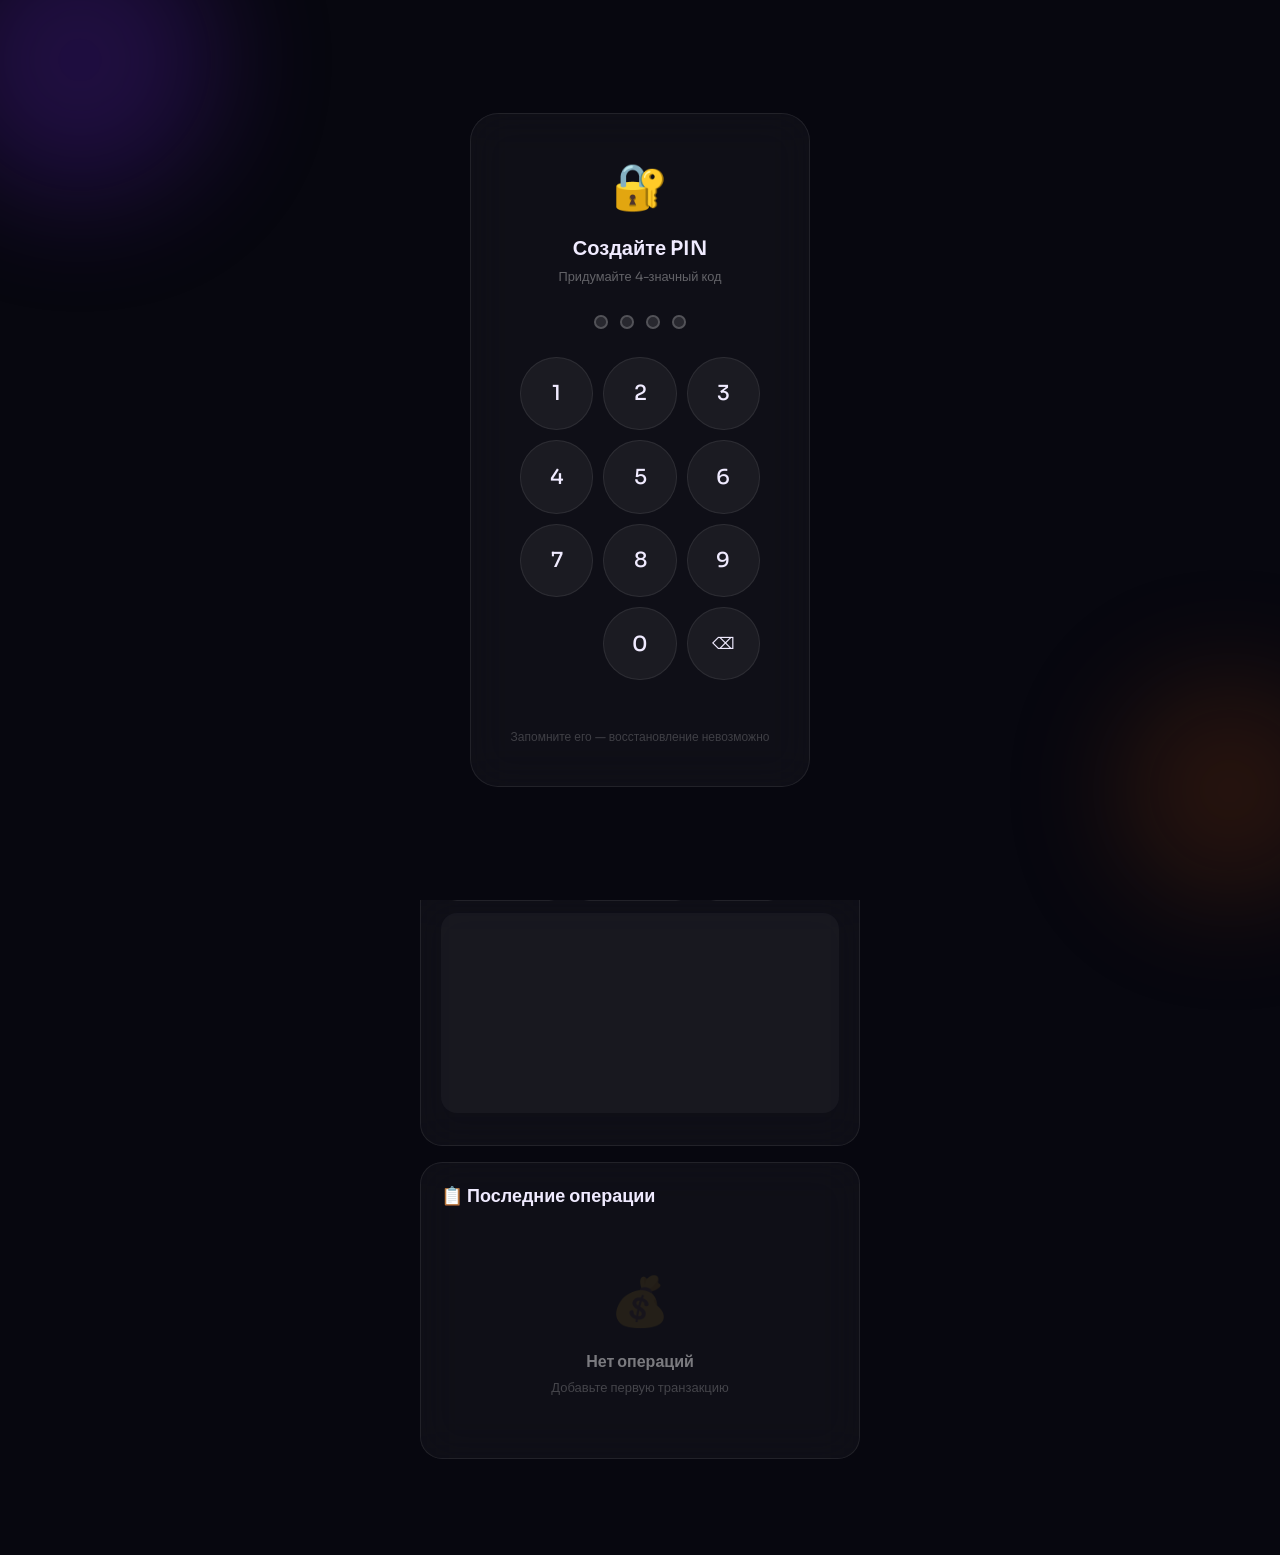
==== commit 22377c78: "finance.html" ====
--- a/finance (1).html
+++ b/finance (1).html
@@ -1,6 +1,11 @@
 <!DOCTYPE html>
 <html lang="ru">
 <head>
+  <head>
+    <script src="auth.js"></script>  <!-- ← добавить эту строку -->
+    <meta charset="UTF-8">
+    ...
+  </head>
   <meta charset="UTF-8" />
   <meta name="viewport" content="width=device-width, initial-scale=1.0, maximum-scale=1.0, user-scalable=no, viewport-fit=cover" />
   <meta name="theme-color" content="#07070f" />
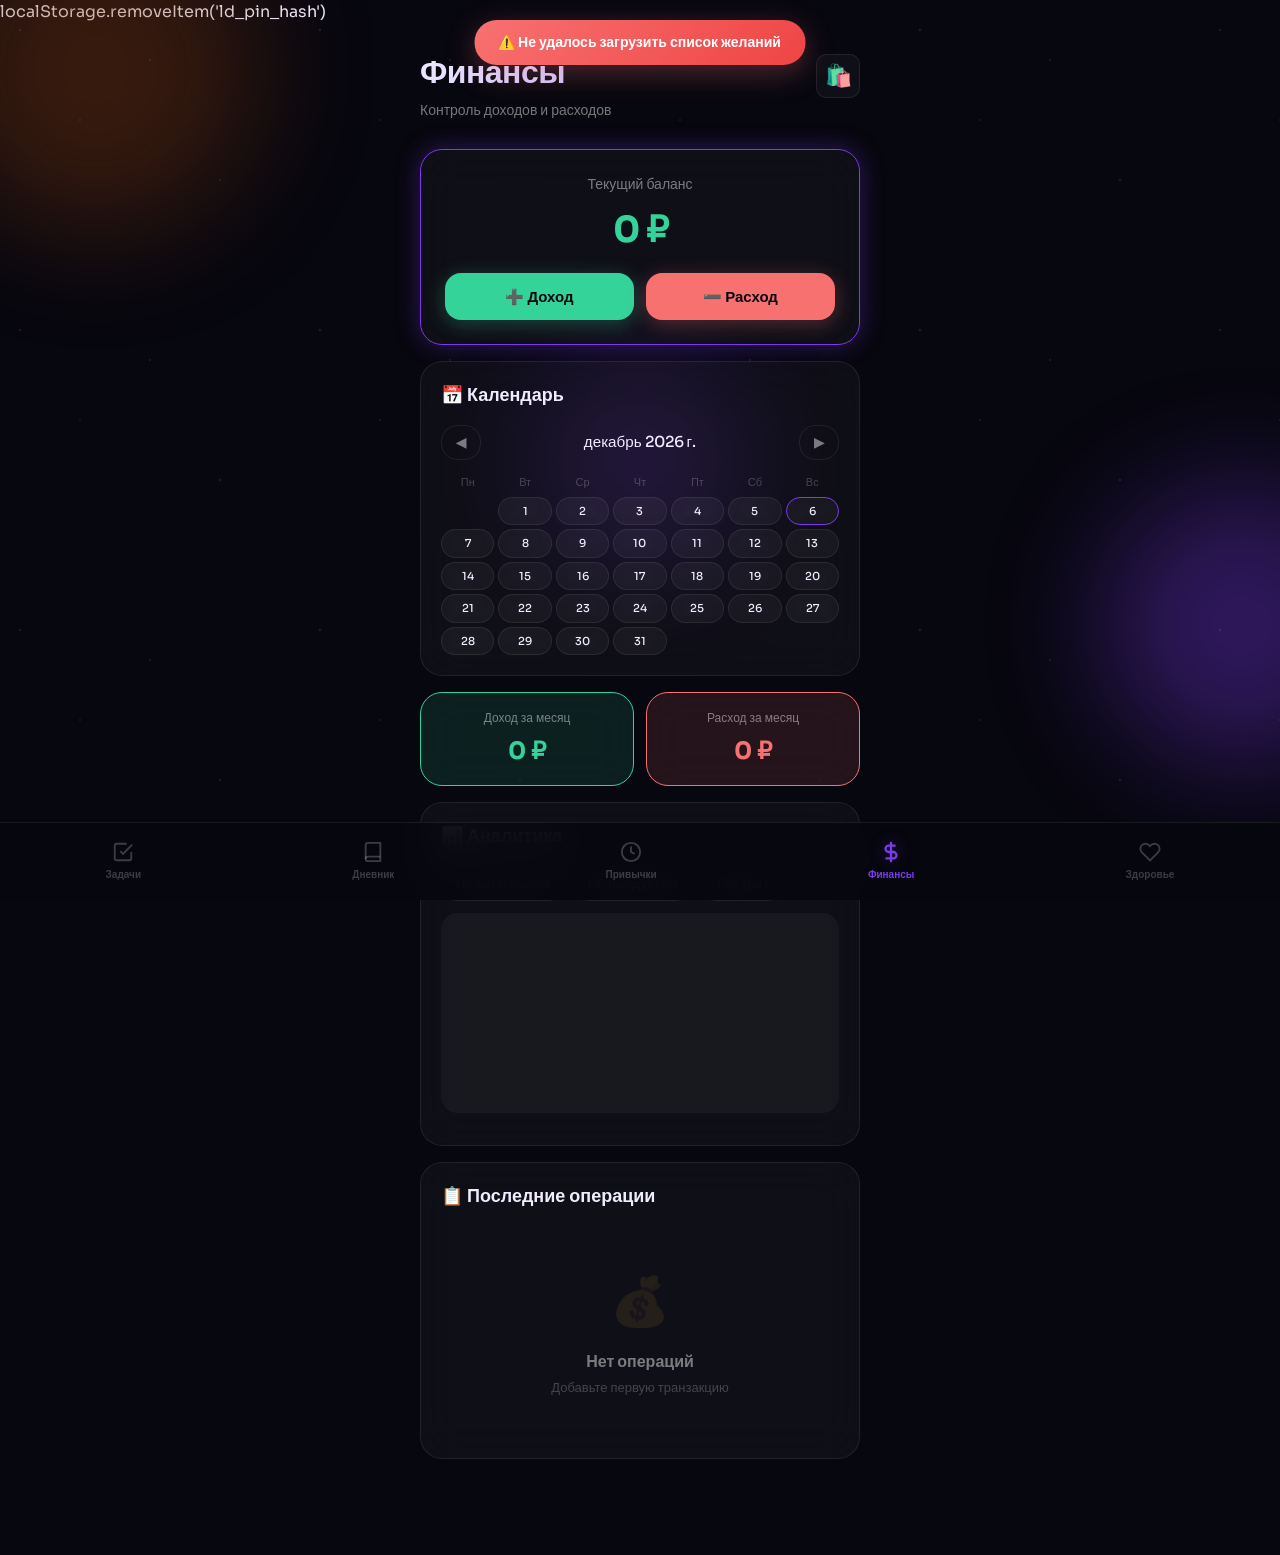
==== commit 8a505d5a: "Add files via upload" ====
--- a/finance (1).html
+++ b/finance (1).html
@@ -1,11 +1,7 @@
 <!DOCTYPE html>
 <html lang="ru">
 <head>
-  <head>
-    <script src="auth.js"></script>  <!-- ← добавить эту строку -->
-    <meta charset="UTF-8">
-    ...
-  </head>
+  localStorage.removeItem('ld_pin_hash')
   <meta charset="UTF-8" />
   <meta name="viewport" content="width=device-width, initial-scale=1.0, maximum-scale=1.0, user-scalable=no, viewport-fit=cover" />
   <meta name="theme-color" content="#07070f" />
@@ -227,7 +223,7 @@
     .fp.fp-want.active { background: var(--warning-bg);  border-color: var(--warning);       color: var(--warning);      }
     .fp.fp-like.active { background: rgba(124,58,237,.15); border-color: var(--accent-light); color: var(--accent-light); }
 
-    /* Stats strip */
+    /* Summary strip */
     .wl-stats { display: flex; gap: 10px; padding: 14px 16px 4px; }
     .wl-stat  { flex: 1; background: var(--bg-surface); border: 1px solid var(--border); border-radius: var(--radius-md); padding: 12px 8px; text-align: center; }
     .wl-stat__label { font-size: 10px; color: var(--text-muted); margin-bottom: 4px; line-height: 1.3; }
@@ -683,6 +679,7 @@
 <!-- ═══════════════════════════════════════════
      SCRIPT
 ═══════════════════════════════════════════ -->
+<script src="storage.js"></script>
 <script>
 (function () {
   'use strict';
@@ -895,7 +892,8 @@
   /* ════════════════════════════════════════════
      WISHLIST MODULE
      ════════════════════════════════════════════ */
-  let wlData           = load('lifeDashboard_wishlist',{items:[]});
+  const WL_KEY = 'lifeDashboard_wishlist';
+  let wlData           = {items:[]};   // заполняется асинхронно из IndexedDB при загрузке (см. boot())
   let wlFilter         = 'all';
   let wlEditId         = null;
   let wlImg            = null;   // base64 from user upload
@@ -906,7 +904,14 @@
   const PRI_LABELS = {need:'Нужен', want:'Желаю', like:'Нравится'};
   const REFRESH_TTL = 6 * 60 * 60 * 1000; // 6 hours in ms
 
-  function saveWl() { save('lifeDashboard_wishlist',wlData); }
+  // Список желаний хранит base64-фото товаров — они могут быстро
+  // забить localStorage, поэтому пишем в безлимитное хранилище (IndexedDB).
+  function saveWl() {
+    window.LDStorage.set(WL_KEY, wlData).catch(err => {
+      console.error('Не удалось сохранить список желаний:', err);
+      notify('⚠️ Ошибка сохранения списка желаний', 'danger');
+    });
+  }
 
   /* ─── helpers ─── */
   function fmtUpdated(ts) {
@@ -1366,14 +1371,11 @@
   window.deleteWlItem  = deleteWlItem;
 
   /* ── Bootstrap ── */
-  document.addEventListener('DOMContentLoaded',()=>{
+  document.addEventListener('DOMContentLoaded', async () => {
     initForms();
     initModals();
     renderAll();
     renderCalendar();
-
-    // Update wishlist dot on load
-    if(wlData.items.length>0) $('#wlDot')?.classList.add('visible');
 
     $('#calPrev')?.addEventListener('click',()=>{ calMonth.setMonth(calMonth.getMonth()-1); renderCalendar(); });
     $('#calNext')?.addEventListener('click',()=>{ calMonth.setMonth(calMonth.getMonth()+1); renderCalendar(); });
@@ -1382,6 +1384,21 @@
     $('#analyticsTop')?.addEventListener('click',        drawTopAnalytics);
 
     initWishlist();
+
+    // Список желаний (с фото) — грузим из безлимитного хранилища (IndexedDB),
+    // с одноразовой миграцией старых данных из localStorage.
+    try {
+      await window.LDStorage.migrateFromLocalStorage([
+        { lsKey: WL_KEY, idbKey: WL_KEY }
+      ]);
+      wlData = (await window.LDStorage.get(WL_KEY)) || {items:[]};
+    } catch(err) {
+      console.error('Ошибка загрузки списка желаний:', err);
+      notify('⚠️ Не удалось загрузить список желаний','danger');
+      wlData = {items:[]};
+    }
+
+    if(wlData.items.length>0) $('#wlDot')?.classList.add('visible');
   });
 
 })();
